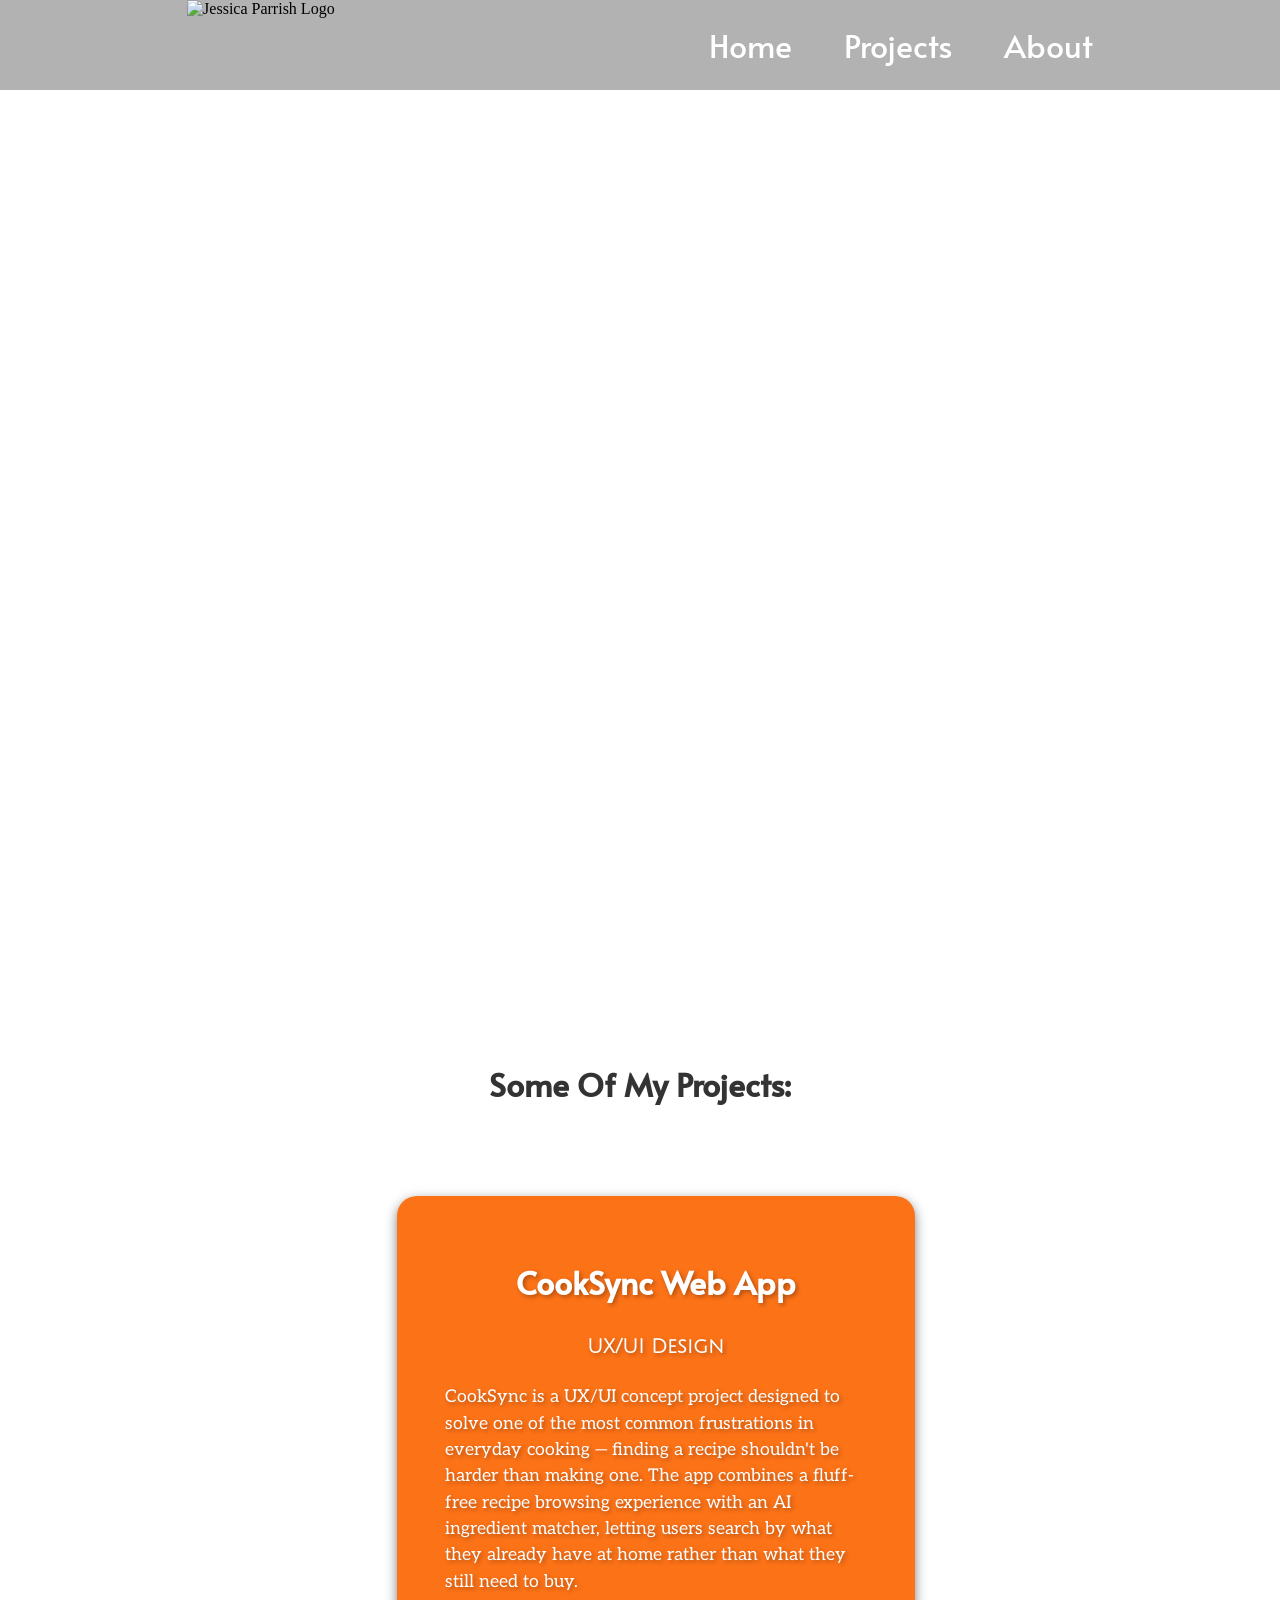
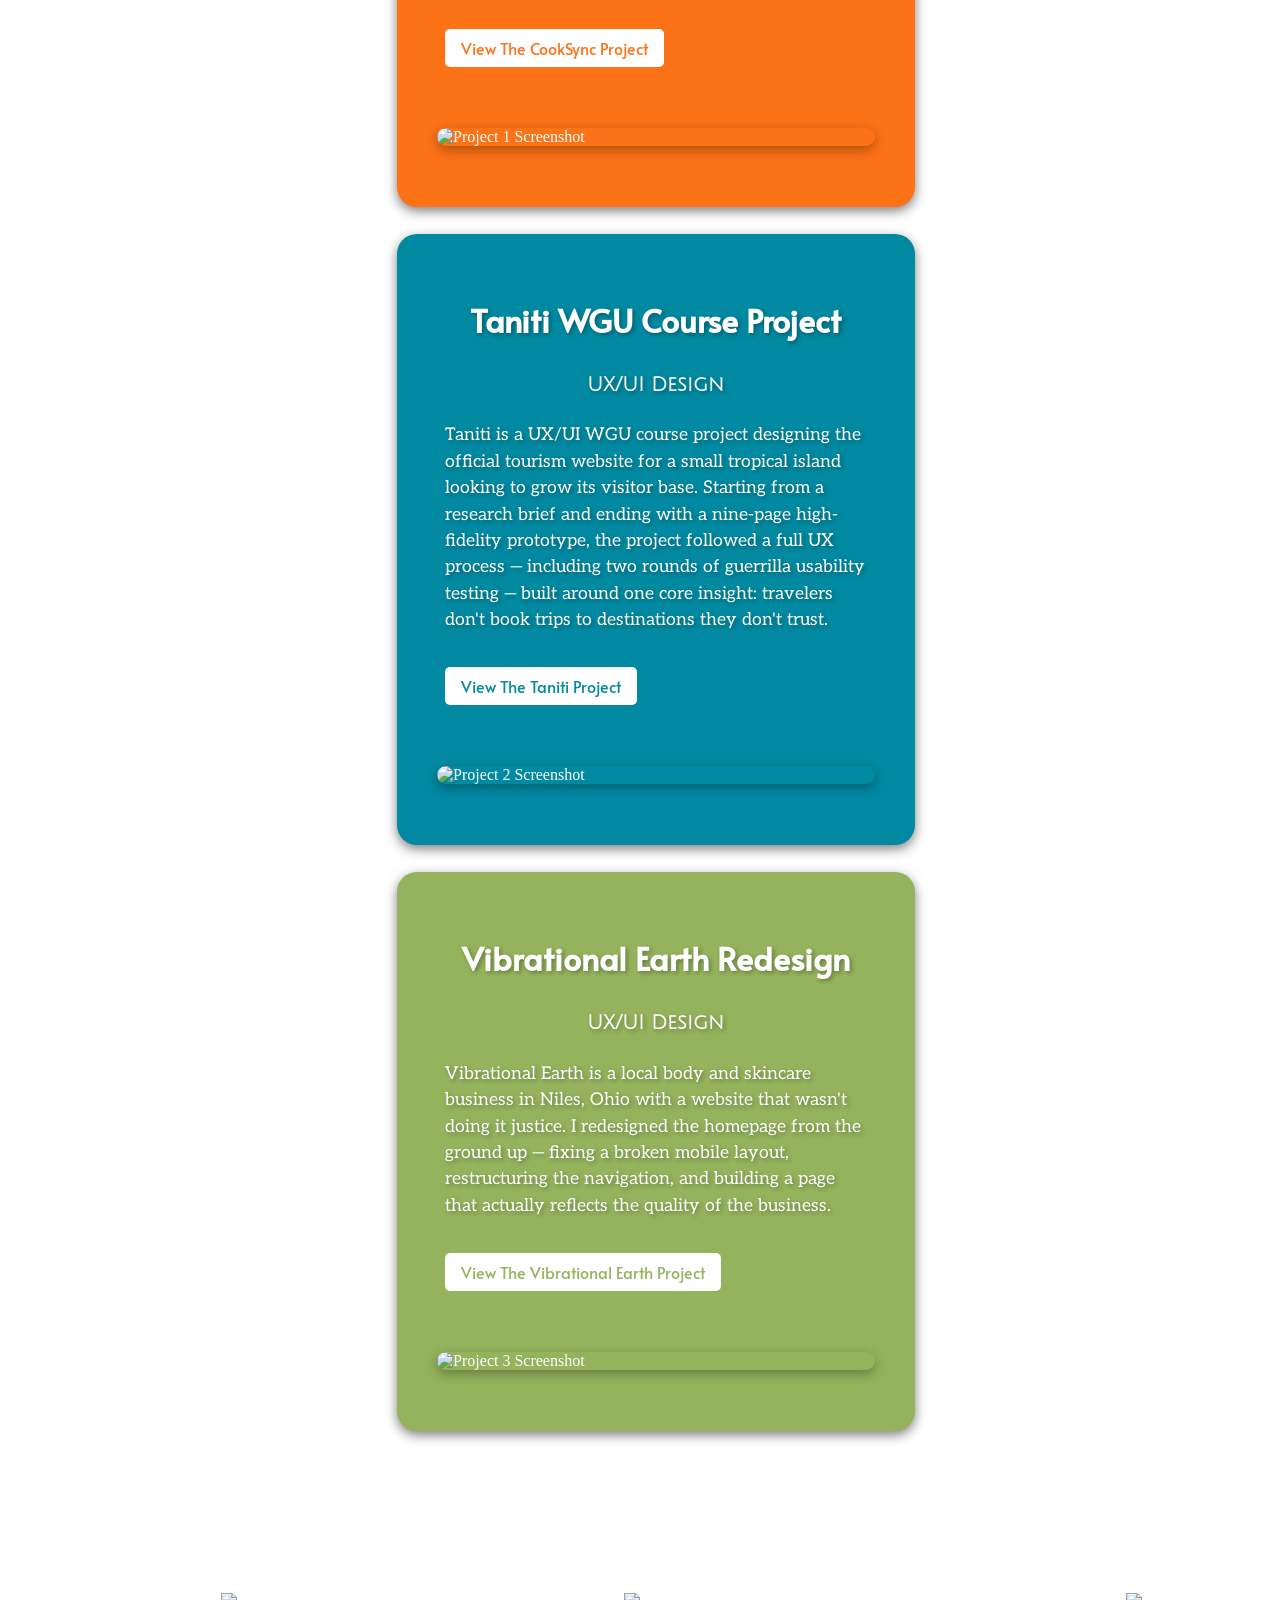
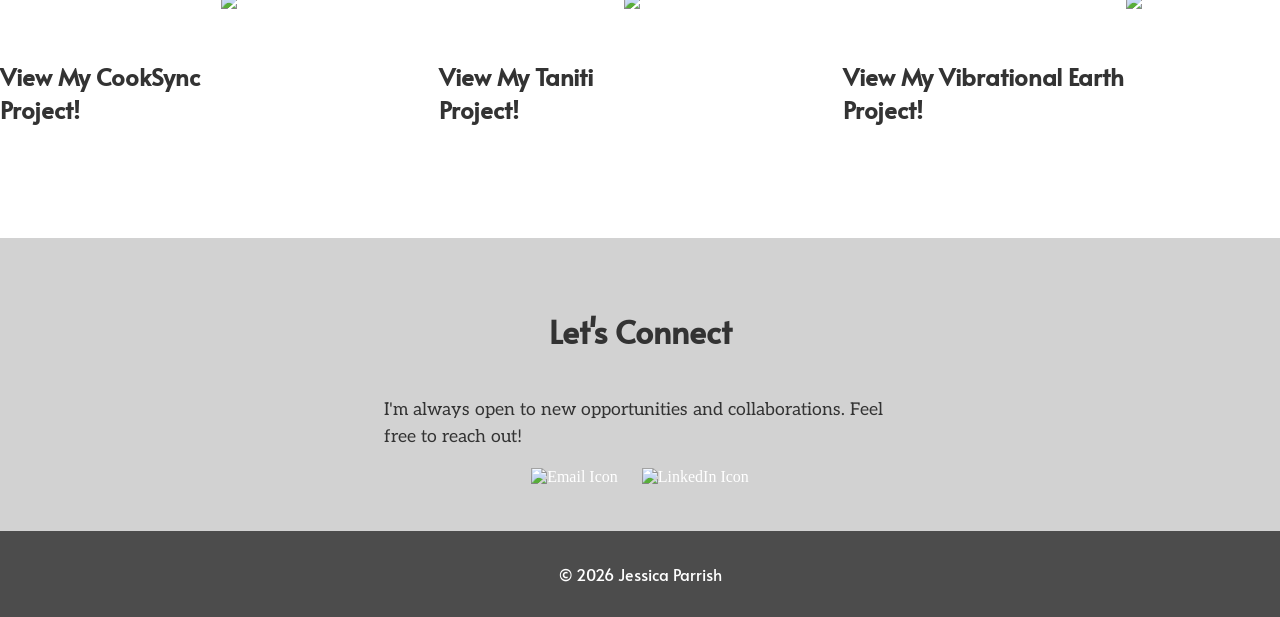
==== index.html @ 2abf6c98 "Add files via upload" ====
<!DOCTYPE html>
<html lang="en">
<head>
    <meta charset="UTF-8">
    <meta name="viewport" content="width=device-width, initial-scale=1.0">
    <title>Home | Jessica Parrish</title>
    <link rel="icon" type="image/png" href="images/logo5.png">
    <link rel="stylesheet" href="styles.css">
    <link href="https://fonts.googleapis.com/css2?family=Alata&display=swap" rel="stylesheet">
    <link href="https://fonts.googleapis.com/css2?family=Julius+Sans+One&display=swap" rel="stylesheet">
    <link href="https://fonts.googleapis.com/css2?family=Aleo&display=swap" rel="stylesheet">
</head>
<body>
    <script src="script.js" defer></script>
    <header class="topNav">
        <img class="logo" src="images/logo5.png" alt="Jessica Parrish Logo">
        <nav class="navMenu">
            <a href="index.html">Home</a>
                <li class="dropdown">
                    <a href="#" class="dropbtn">Projects</a>
                    <ul class="dropdown-content">
                        <li><a href="cooksync.html">CookSync</a></li>
                        <li><a href="taniti.html">Taniti</a></li>
                        <li><a href="vib.html">Vibrational Earth</a></li>
                    </ul>
                    </li>
            <a href="about.html">About</a>
        </nav>
        <button class="hamburger" aria-label="Toggle menu" aria-expanded="false">
            <span class="bar"></span>
            <span class="bar"></span>
            <span class="bar"></span>
        </button>
    </header>
    <div class="heroImage">
        <h1 class="heroHeading">Hi, I'm Jessica Parrish.</h1>
        <p class="heroText">UX/UI Designer Creating Better Experiences, While Building and Bringing Ideas to Life!</p>
    </div>
    <div class="projectSection">
        <h2 class="sectionHeading">Some Of My Projects:</h2>
        <div class="projectGrid">
            <div class="projectCard1">
                <div class="titles">
                    <h3 class="projectTitle">CookSync Web App</h3>
                    <h4 class="projectSubheading">UX/UI Design</h4>
                    <p class="projectDescription">CookSync is a UX/UI concept project designed to solve one of the most common frustrations in everyday cooking — finding a recipe shouldn't be harder than making one. The app combines a fluff-free recipe browsing experience with an AI ingredient matcher, letting users search by what they already have at home rather than what they still need to buy.</p>
                    <button class="projectButton1">View The CookSync Project</button>
                </div>
                <img src="images/project1.png" alt="Project 1 Screenshot" class="projectImage">
            </div>
            <div class="projectCard2">
                <div class="titles">
                    <h3 class="projectTitle">Taniti WGU Course Project</h3>
                    <h4 class="projectSubheading">UX/UI Design</h4>
                    <p class="projectDescription">Taniti is a UX/UI WGU course project designing the official tourism website for a small tropical island looking to grow its visitor base. Starting from a research brief and ending with a nine-page high-fidelity prototype, the project followed a full UX process — including two rounds of guerrilla usability testing — built around one core insight: travelers don't book trips to destinations they don't trust.</p>
                    <button class="projectButton2">View The Taniti Project</button>
                </div>
                <img src="images/project2.png" alt="Project 2 Screenshot" class="projectImage">
            </div>
            <div class="projectCard3">
                <div class="titles">
                    <h3 class="projectTitle">Vibrational Earth Redesign</h3>
                    <h4 class="projectSubheading">UX/UI Design</h4>
                    <p class="projectDescription">Vibrational Earth is a local body and skincare business in Niles, Ohio with a website that wasn't doing it justice. I redesigned the homepage from the ground up — fixing a broken mobile layout, restructuring the navigation, and building a page that actually reflects the quality of the business.</p>
                    <button class="projectButton3">View The Vibrational Earth Project</button>
                </div>
                <img src="images/project3.png" alt="Project 3 Screenshot" class="projectImage">
            </div>
        </div>
    </div>
      <div class="arrowSection">
            <a href="cooksync.html" class="arrows">
               <h2 class="arrowHeading">View My CookSync Project!</h2>
               <img class="orangeArrow" src="images/orangeArrow.png" alt="CookSync Arrow Icon">
            </a> 
            <a href="taniti.html" class="arrows">  
               <h2 class="arrowHeading">View My Taniti Project!</h2>
               <img class="orangeArrow" src="images/blueArrow.png" alt="Taniti Arrow Icon">
            </a>
            <a href="vib.html" class="arrows">
               <h2 class="arrowHeading">View My Vibrational Earth Project!</h2>
               <img class="orangeArrow" src="images/greenArrow.png" alt="Vibrational Earth Arrow Icon">
            </a>
      </div> 
    <div class="contactArea">
        <h2 class="contactHeading">Let's Connect</h2>
        <p class="contactText">I'm always open to new opportunities and collaborations. Feel free to reach out!</p>
        <div class="contactButtons">
            <a href="https://mail.google.com/mail/?view=cm&to=jlynparrish@gmail.com" target="_blank" rel="noopener noreferrer">
                <img class="contactImg" src="images/gmail.png" alt="Email Icon">
            </a>
            <a href="https://www.linkedin.com/in/jessica-parrish-7981b0353" target="_blank" rel="noopener noreferrer">
                <img class="contactImg" src="images/linkedin.png" alt="LinkedIn Icon" class="contactIcon">   
            </a>
        </div>    
    </div>    
    <footer class="footer">
        <p>&copy; 2026 Jessica Parrish</p>
    </footer>
</body>
</html>
---- styles.css ----
body {
    margin: 0;
    padding: 0;
}
.topNav {
    display: flex;
    justify-content: space-around;
    position: relative;
    height: 10vh;
    width: 100%;
    background-color: rgba(0, 0, 0, 0.3);
    margin: 0;
}
.logo {
    display: inline-block;
}
.navMenu {
    display: inline-block;
    font-family: 'Alata', sans-serif;
    font-size: clamp(1rem, 2.5vw, 2rem);
    display: flex;
    justify-content: space-between;
    align-items: center;
    width: clamp(15vw, 30vw, 50vw);
}

.dropdown-content {
  display: none;
  position: absolute;
  background-color: #ffffff;
  box-shadow: 0px 8px 16px rgba(0, 0, 0, 0.2);
  z-index: 10;
  top: 90%;
  left: 0;
  list-style: none;
  padding: 0 10px;
  margin-top: 0vh;
  width: 15vw;
}

/* Position the dropdown menu correctly */
.dropdown {
  position: relative;
  display: inline-block;
}

/* Show the dropdown menu on hover */
.dropdown:hover .dropdown-content {
  display: block;
}


.dropdown-content li a {
  color: #333;
  padding: 12px 16px;
  text-decoration: none;
  display: block;
}

.dropdown-content li a:hover {
  background-color: #f1f1f1;
}

.hamburger {
  display: none;
  flex-direction: column;
  gap: 5px;
  background: none;
  border: none;
  cursor: pointer;
}

.hamburger span {
  display: block;
  width: 25px;
  height: 3px;
  background: white;
  transition: transform 0.3s, opacity 0.3s;
}

a {
    text-decoration: none;
    color: white;
}
a:visited {
    color: white;
}

.heroImage {
    height: 100vh;
    width: 100%;
    background: linear-gradient(135deg, rgb(218, 146, 247), rgb(140, 157, 250));
    background-image: url('images/background.png');
    position: relative;
    top: -10vh; 
    left: 0;
    margin: 0;
    z-index: -1;
}

.heroHeading {
    position: absolute;
    top: 40%;
    left: 39%;
    transform: translate(-50%, -50%);
    color: white;
    font-size: 3em;
}

.heroText {
    position: absolute;
    top: 50%;
    left: 51%;
    transform: translate(-50%, -50%);
    color: white;
    font-size: 2em;
}

.projectSection {
    display: flex;
    flex-direction: column;
    align-items: center;
    padding: 5vh 0;
    margin-bottom: 5vh;
}

.sectionHeading {
    font-family: 'Alata', sans-serif;
    font-size: 2em;
    color: #333;   
    margin-bottom: 10vh;
}

.projectCard1 {
    width: 100%;
    max-width: 800px;
    background-color: #FC7217;
    border-radius: 20px;
    padding: 1rem;
    margin-bottom: 3vh;
    box-shadow: 0 4px 12px rgba(0,0,0,0.5);
    color: white;
    display: flex;
    flex-direction: column;
    align-items: center;
}

.projectImage {
    max-width: 700px;
    width: 90%;        
    height: auto;
    display: block;
    margin: 5vh auto;
    border-radius: 20px;
    box-shadow: 0 4px 12px rgba(0,0,0,0.3);
}

.titles {
    padding: 1rem;
    border-radius: 20px;
    width: 33vw;
    text-shadow: 2px 2px 4px rgba(0,0,0,0.3);
}

.projectTitle {
    font-family: 'Alata', sans-serif;
    font-size: 2em;
    text-align: center;
}

.projectSubheading {
    font-family: 'Julius Sans One', sans-serif;
    font-size: 1.25em;
    text-align: center;
}

.projectDescription {
    font-family: 'Aleo', sans-serif;
    font-size: 1.1em;
    line-height: 1.5;
}

.projectButton1 {
    margin-top: 1rem;
    padding: 0.5rem 1rem;
    background-color: white;
    color: #FC7217;
    justify-content: left;
    border: none;
    border-radius: 5px;
    cursor: pointer;
    font-family: 'Alata', sans-serif;
    font-size: 1em;
}

.projectButton2 {
    margin-top: 1rem;
    padding: 0.5rem 1rem;
    background-color: white;
    color: #0089A1;
    justify-content: left;
    border: none;
    border-radius: 5px;
    cursor: pointer;
    font-family: 'Alata', sans-serif;
    font-size: 1em;
}

.projectButton3 {
    margin-top: 1rem;
    padding: 0.5rem 1rem;
    background-color: white;
    color: #94B35C;
    justify-content: left;
    border: none;
    border-radius: 5px;
    cursor: pointer;
    font-family: 'Alata', sans-serif;
    font-size: 1em;
}

.projectCard2 {
    width: 100%;
    max-width: 800px;
    background-color: #0089A1;
    border-radius: 20px;
    padding: 1rem;
    margin-bottom: 3vh;
    box-shadow: 0 4px 12px rgba(0,0,0,0.5);
    color: white;
    display: flex;
    flex-direction: column;
    align-items: center;
}

.projectCard3 {
    width: 100%;
    max-width: 800px;
    background-color: #94B35C;
    border-radius: 20px;
    padding: 1rem;
    margin-bottom: 3vh;
    box-shadow: 0 4px 12px rgba(0,0,0,0.5);
    color: white;
    display: flex;
    flex-direction: column;
    align-items: center;
}

.arrowSection {
    display: flex;
    flex-direction: row;
    align-items: center;
    justify-content: center;
    padding: 5vh 0;
    gap: 5vw;
}

.arrowHeading {
    font-family: 'Alata', sans-serif;
    font-size: 1.5em;
    color: #333;   
}

.orangeArrow {
    width: 200px;
    height: 200px;
  
}

.arrows {
    display: flex;
    flex-direction: row;
    align-items: center;
    justify-content: center;
}

.contactHeading {
    font-family: 'Alata', sans-serif;
    font-size: 2em;
    color: #333;   
}

.contactText {
    font-family: 'Aleo', serif;
    font-size: 1.1em;
    line-height: 1.5;
    color: #333;
    max-width: 40vw;

}

.contactArea {
    display: flex;
    flex-direction: column;
    align-items: center;
    padding: 5vh 0;
    background-color: #ccccccde;
}

.contactImg {
    width: 60px;
    height: 60px;
    margin: 0 10px;
}

.contactButton {
    margin-top: 1rem;
    padding: 1rem 1rem .5rem 1rem;
    background-color: white;
    justify-content: left;
    border: none;
    border-radius: 5px;
    cursor: pointer;
}

.footer {
    text-align: center;
    padding: 1rem;
    background-color: rgba(0, 0, 0, 0.7);
    color: white;
    font-family: 'Alata', sans-serif;
}

.hamburger.open span:nth-child(1) { transform: translateY(8px) rotate(45deg); }
.hamburger.open span:nth-child(2) { opacity: 0; }
.hamburger.open span:nth-child(3) { transform: translateY(-8px) rotate(-45deg); }

/* Mobile styles */
@media (max-width: 768px) {

    .topNav {
        justify-content: space-between;
    }    
    .hamburger { 
        display: flex;
        margin-top: 3vh; 
        margin-right: 2vw;
    }

    .navMenu{
        display: none;
        position: absolute;
        flex-direction: column;
        margin-top: 5vh;
        padding: 1rem;
        box-shadow: 0 4px 12px rgba(0,0,0,0.1);
    }

    .navMenu.open { 
        display: flex;
        position: absolute;
        top: 5vh;
        right: 0;
        background-color: rgba(255, 255, 255, 0.5);
        border-radius: 5%;
        flex-direction: column;
        padding: 1rem;
        box-shadow: 0 4px 12px rgba(0,0,0,0.1);
        line-height: 2;
    }

    .navMenu a {
        color: #5b2d8e;
    }
}
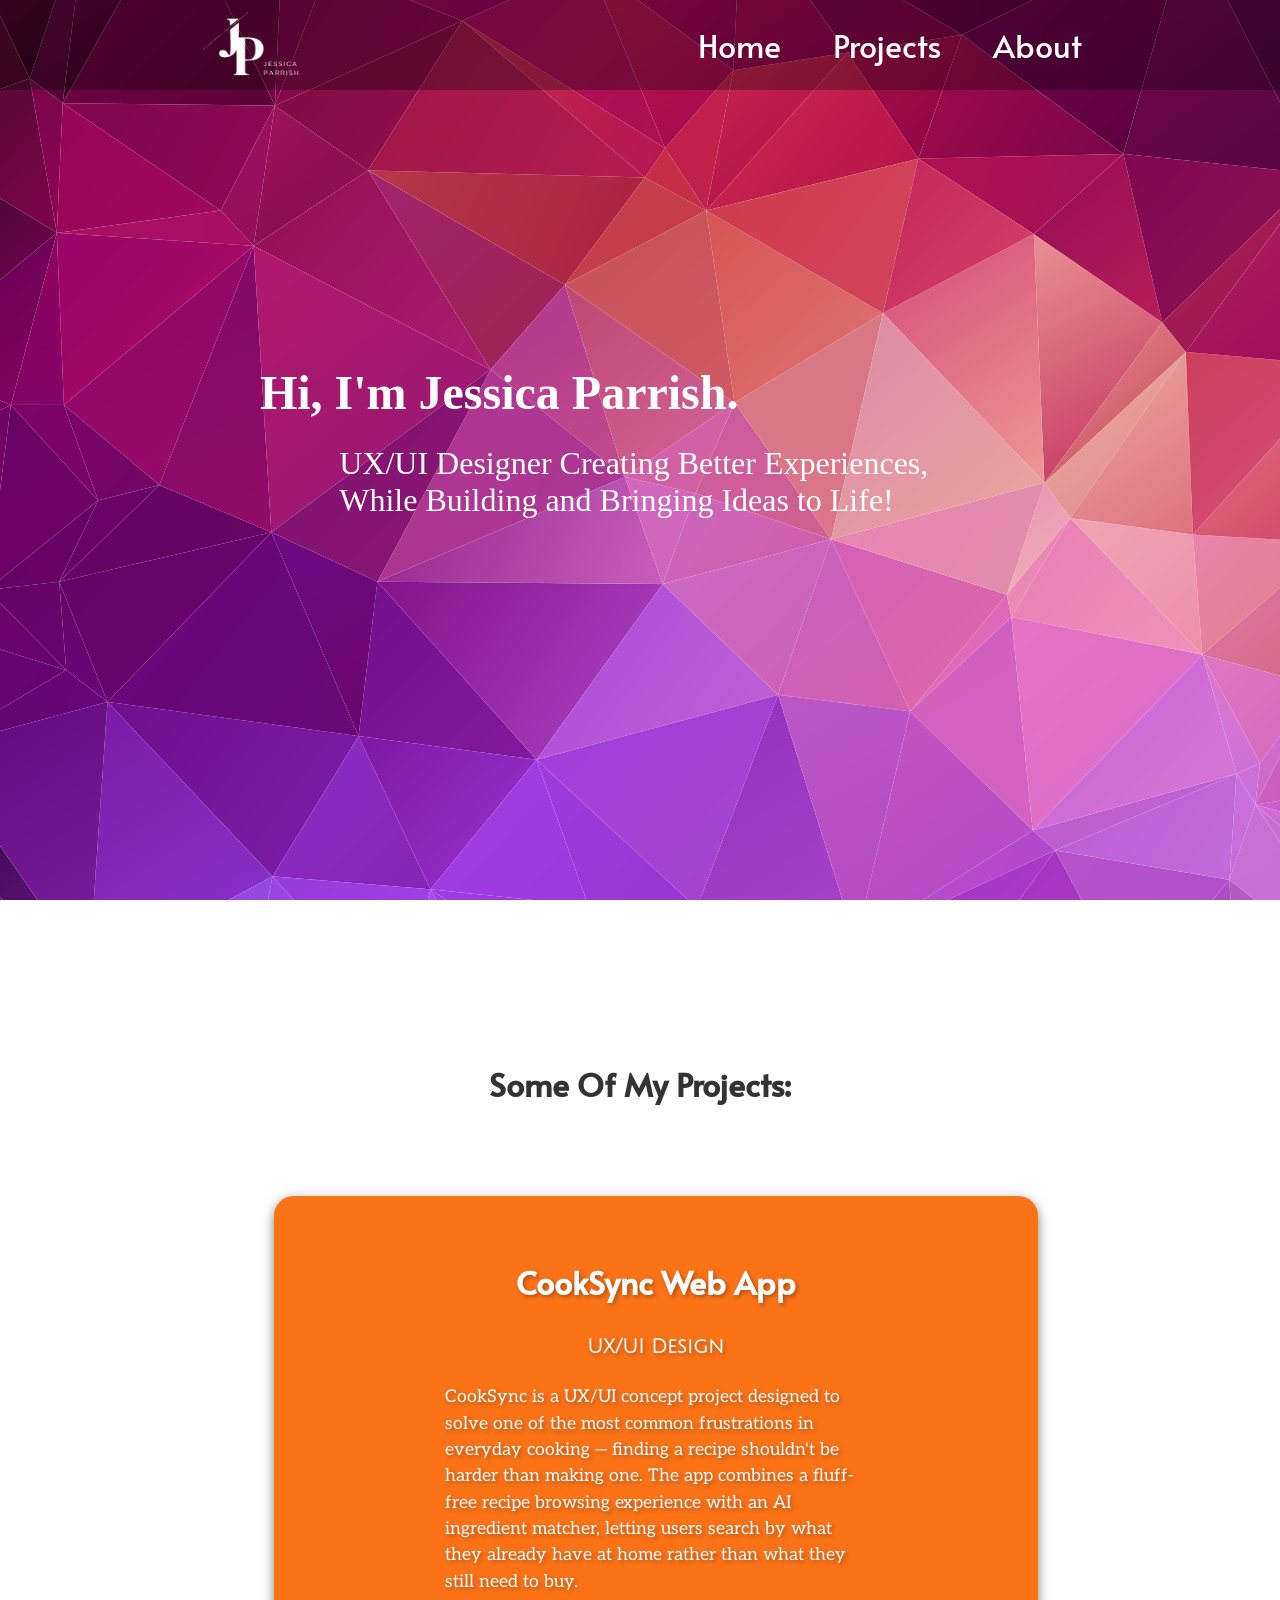
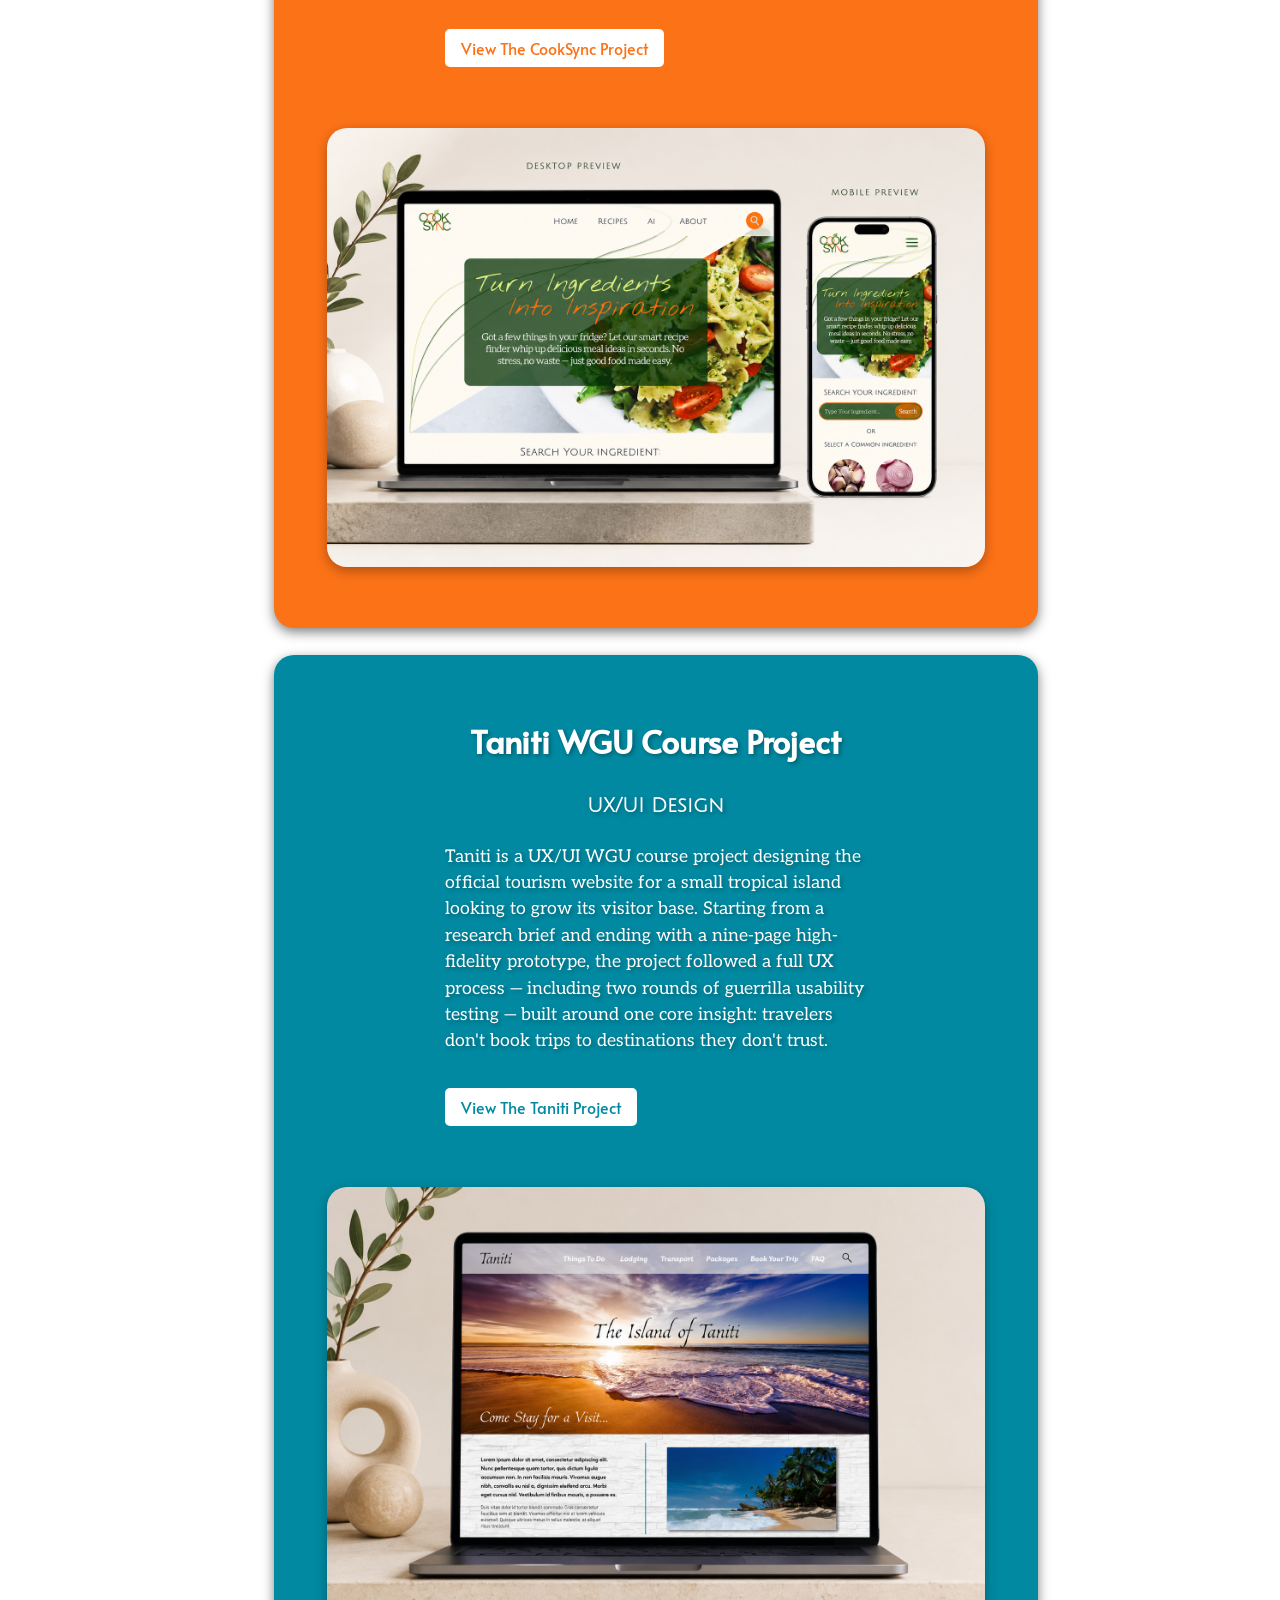
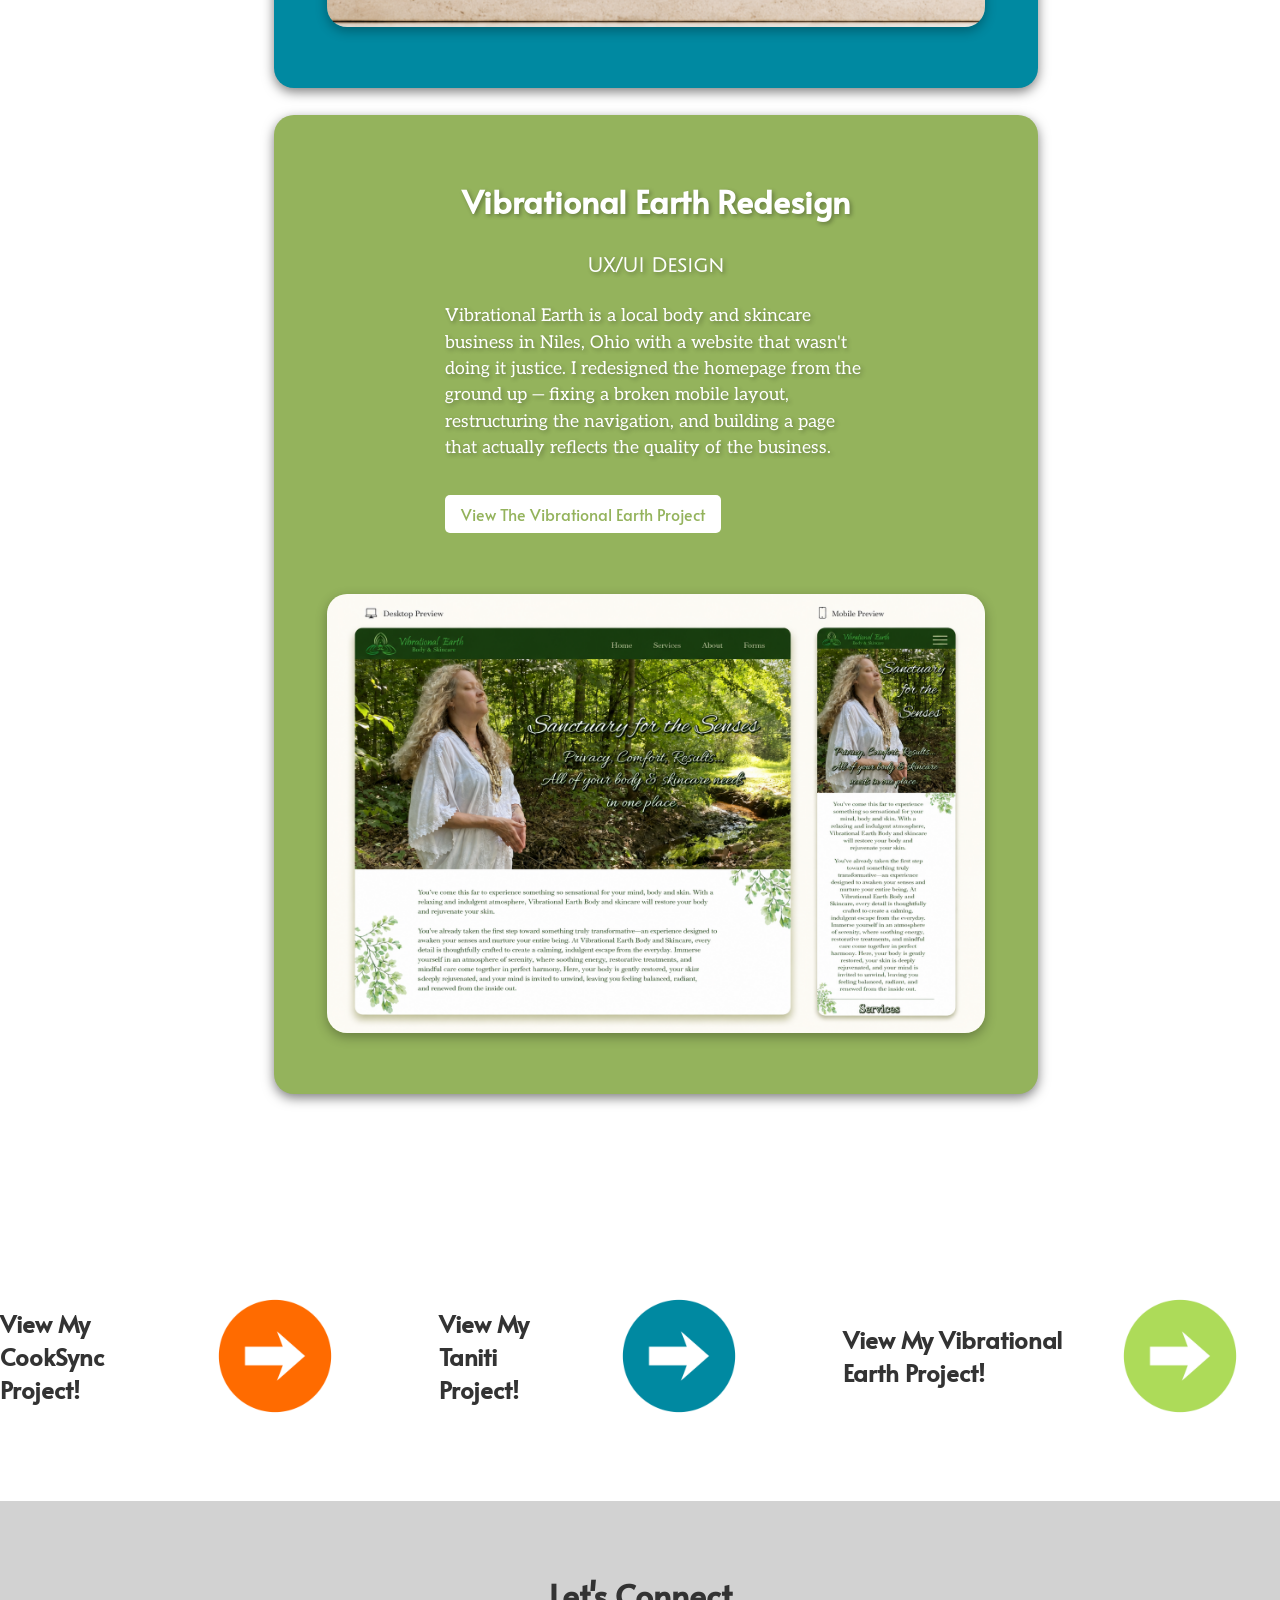
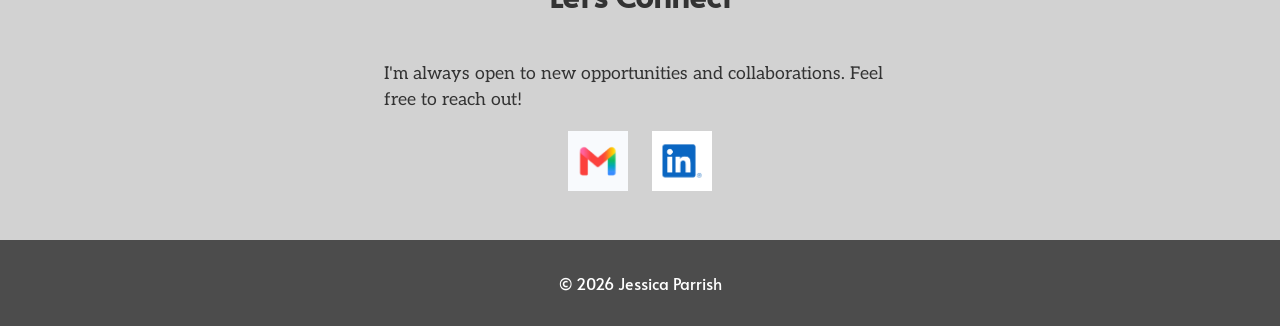
==== commit 10718aa2: "Update index.html Added Missing Links" ====
--- a/index.html
+++ b/index.html
@@ -36,7 +36,7 @@
         <h1 class="heroHeading">Hi, I'm Jessica Parrish.</h1>
         <p class="heroText">UX/UI Designer Creating Better Experiences, While Building and Bringing Ideas to Life!</p>
     </div>
-    <div class="projectSection">
+        <div class="projectSection">
         <h2 class="sectionHeading">Some Of My Projects:</h2>
         <div class="projectGrid">
             <div class="projectCard1">
@@ -44,7 +44,7 @@
                     <h3 class="projectTitle">CookSync Web App</h3>
                     <h4 class="projectSubheading">UX/UI Design</h4>
                     <p class="projectDescription">CookSync is a UX/UI concept project designed to solve one of the most common frustrations in everyday cooking — finding a recipe shouldn't be harder than making one. The app combines a fluff-free recipe browsing experience with an AI ingredient matcher, letting users search by what they already have at home rather than what they still need to buy.</p>
-                    <button class="projectButton1">View The CookSync Project</button>
+                    <a href="cooksync.html"><button class="projectButton1">View The CookSync Project</button></a>
                 </div>
                 <img src="images/project1.png" alt="Project 1 Screenshot" class="projectImage">
             </div>
@@ -53,7 +53,7 @@
                     <h3 class="projectTitle">Taniti WGU Course Project</h3>
                     <h4 class="projectSubheading">UX/UI Design</h4>
                     <p class="projectDescription">Taniti is a UX/UI WGU course project designing the official tourism website for a small tropical island looking to grow its visitor base. Starting from a research brief and ending with a nine-page high-fidelity prototype, the project followed a full UX process — including two rounds of guerrilla usability testing — built around one core insight: travelers don't book trips to destinations they don't trust.</p>
-                    <button class="projectButton2">View The Taniti Project</button>
+                    <a href="taniti.html"><button class="projectButton2">View The Taniti Project</button></a>
                 </div>
                 <img src="images/project2.png" alt="Project 2 Screenshot" class="projectImage">
             </div>
@@ -62,7 +62,7 @@
                     <h3 class="projectTitle">Vibrational Earth Redesign</h3>
                     <h4 class="projectSubheading">UX/UI Design</h4>
                     <p class="projectDescription">Vibrational Earth is a local body and skincare business in Niles, Ohio with a website that wasn't doing it justice. I redesigned the homepage from the ground up — fixing a broken mobile layout, restructuring the navigation, and building a page that actually reflects the quality of the business.</p>
-                    <button class="projectButton3">View The Vibrational Earth Project</button>
+                    <a href="vib.html"><button class="projectButton3">View The Vibrational Earth Project</button></a>
                 </div>
                 <img src="images/project3.png" alt="Project 3 Screenshot" class="projectImage">
             </div>
@@ -98,4 +98,4 @@
         <p>&copy; 2026 Jessica Parrish</p>
     </footer>
 </body>
-</html>+</html>
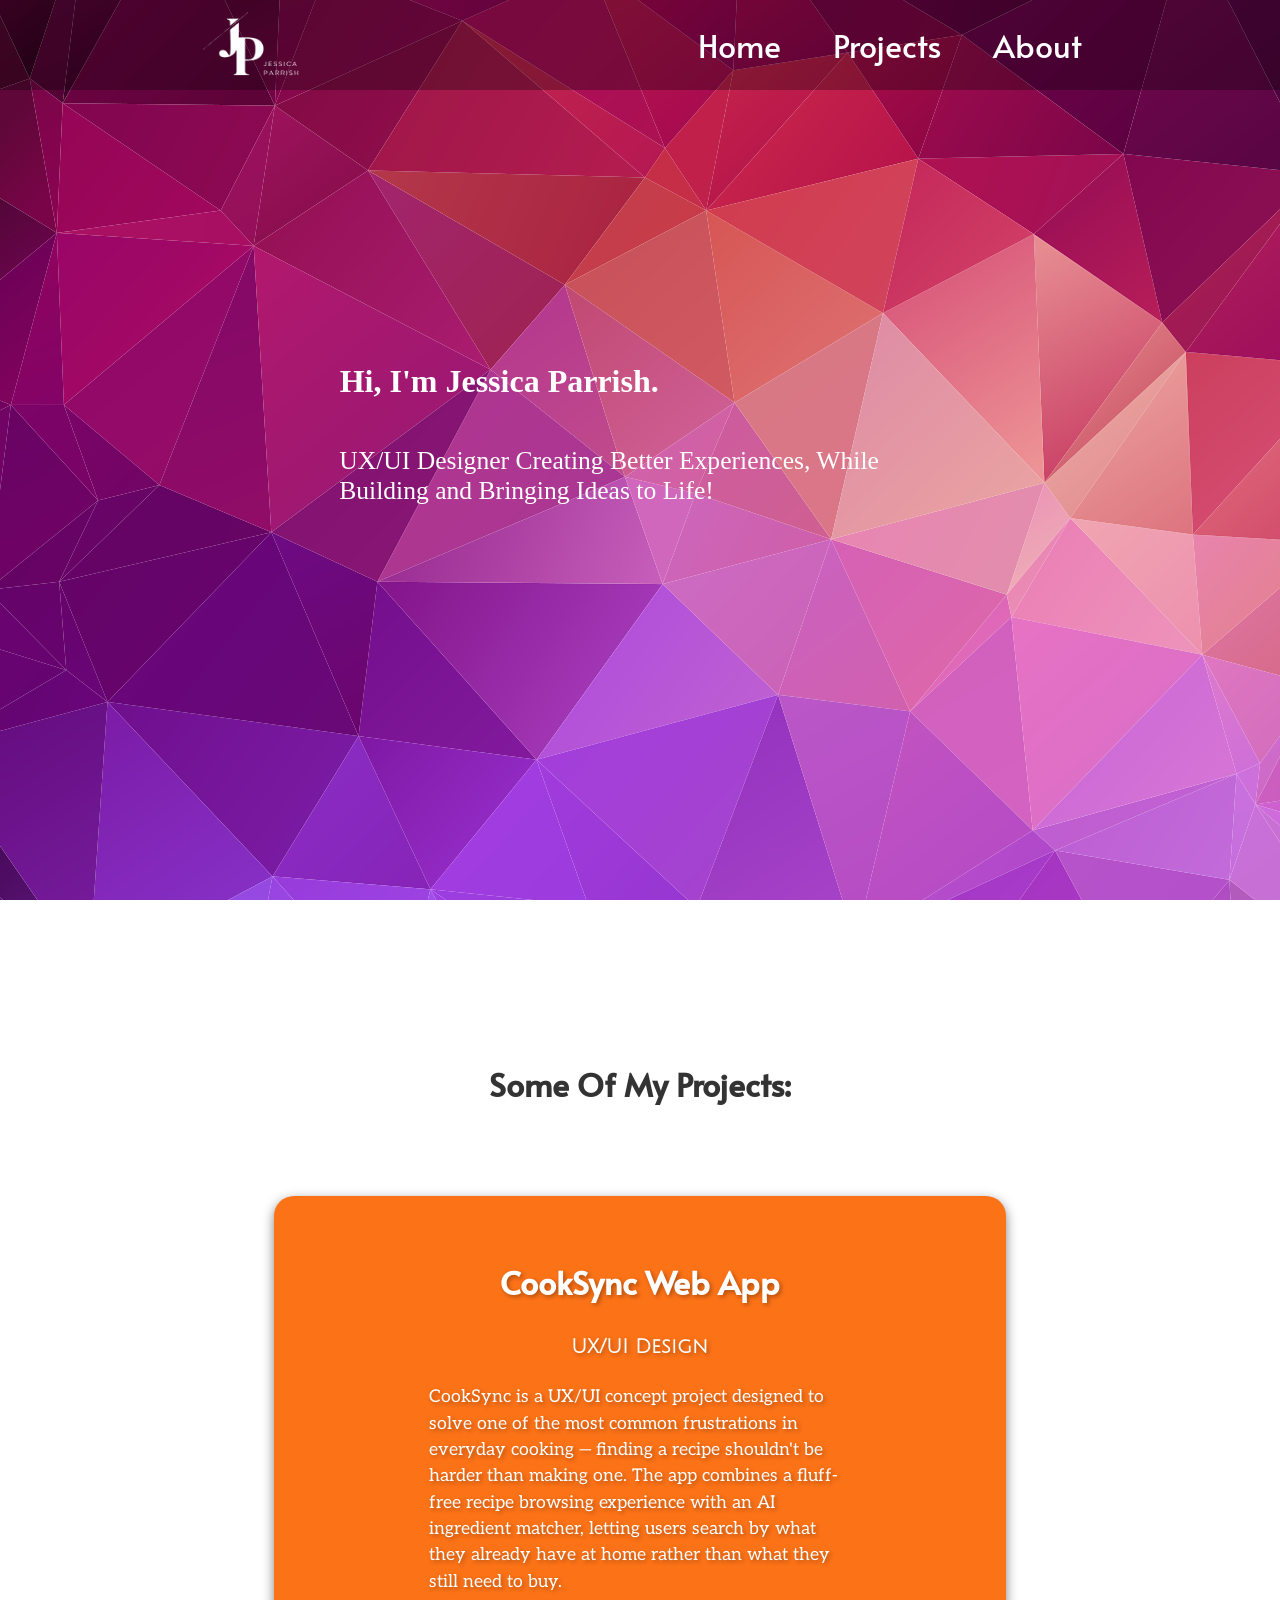
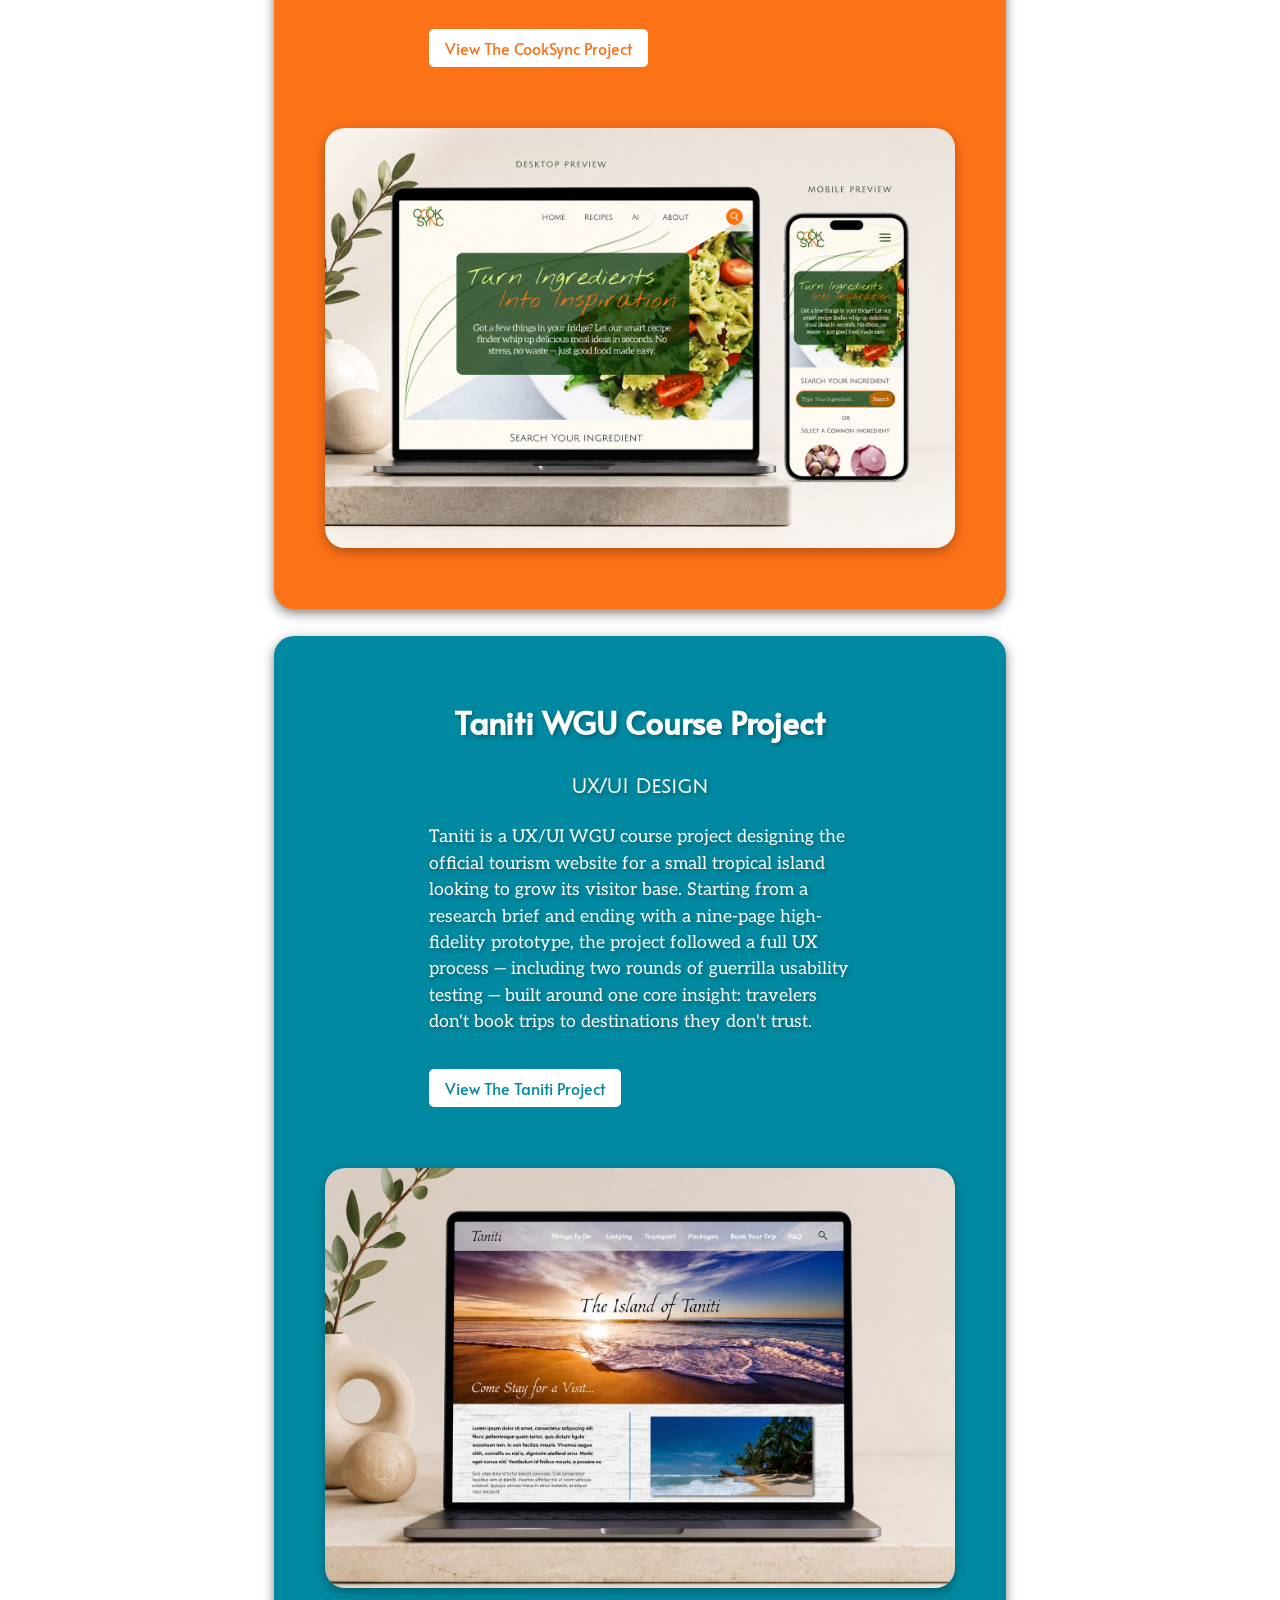
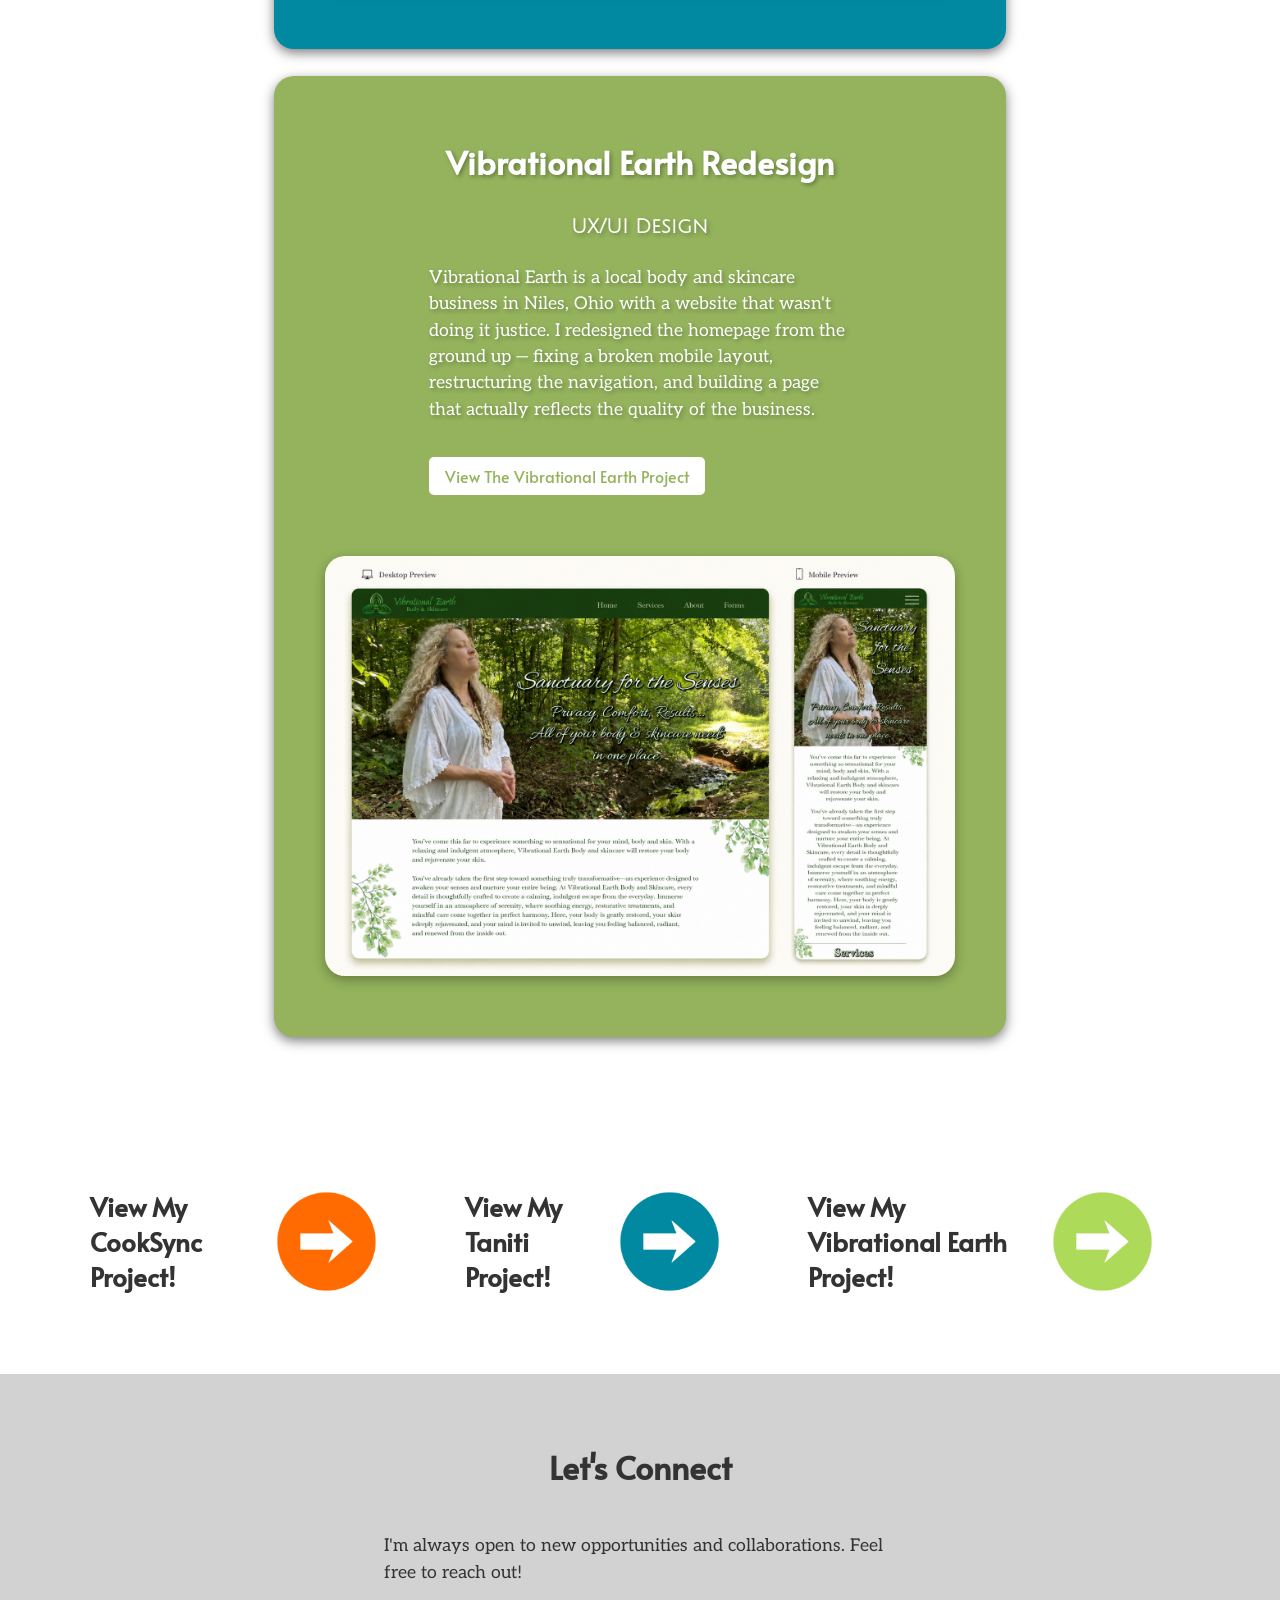
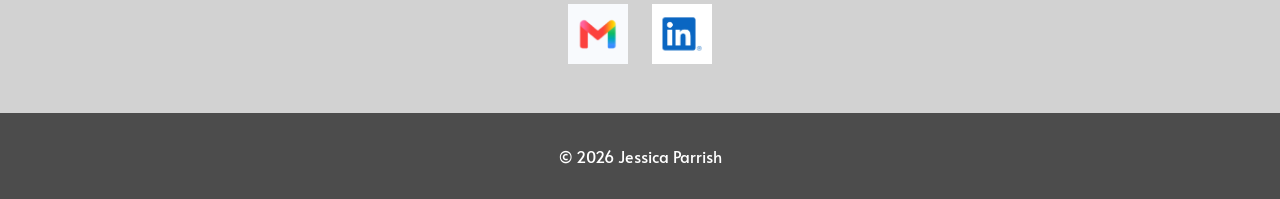
==== commit 4f09f3b3: "Update index.html" ====
--- a/index.html
+++ b/index.html
@@ -4,7 +4,7 @@
     <meta charset="UTF-8">
     <meta name="viewport" content="width=device-width, initial-scale=1.0">
     <title>Home | Jessica Parrish</title>
-    <link rel="icon" type="image/png" href="images/logo5.png">
+    <link rel="icon" type="image/png" href="images/logo3.png">
     <link rel="stylesheet" href="styles.css">
     <link href="https://fonts.googleapis.com/css2?family=Alata&display=swap" rel="stylesheet">
     <link href="https://fonts.googleapis.com/css2?family=Julius+Sans+One&display=swap" rel="stylesheet">
@@ -36,7 +36,7 @@
         <h1 class="heroHeading">Hi, I'm Jessica Parrish.</h1>
         <p class="heroText">UX/UI Designer Creating Better Experiences, While Building and Bringing Ideas to Life!</p>
     </div>
-        <div class="projectSection">
+    <div class="projectSection">
         <h2 class="sectionHeading">Some Of My Projects:</h2>
         <div class="projectGrid">
             <div class="projectCard1">
--- a/styles.css
+++ b/styles.css
@@ -19,6 +19,7 @@
     font-family: 'Alata', sans-serif;
     font-size: clamp(1rem, 2.5vw, 2rem);
     display: flex;
+    color: #5b2d8e;
     justify-content: space-between;
     align-items: center;
     width: clamp(15vw, 30vw, 50vw);
@@ -51,14 +52,10 @@
 
 
 .dropdown-content li a {
-  color: #333;
+  color: #5b2d8e;
   padding: 12px 16px;
   text-decoration: none;
   display: block;
-}
-
-.dropdown-content li a:hover {
-  background-color: #f1f1f1;
 }
 
 .hamburger {
@@ -104,7 +101,7 @@
     left: 39%;
     transform: translate(-50%, -50%);
     color: white;
-    font-size: 3em;
+    font-size: clamp(2em, 2.5vw, 3em);
 }
 
 .heroText {
@@ -113,7 +110,8 @@
     left: 51%;
     transform: translate(-50%, -50%);
     color: white;
-    font-size: 2em;
+    font-size: clamp(1.5em, 2vw, 2.5em);
+    width: clamp(70vw, auto, auto);
 }
 
 .projectSection {
@@ -132,8 +130,6 @@
 }
 
 .projectCard1 {
-    width: 100%;
-    max-width: 800px;
     background-color: #FC7217;
     border-radius: 20px;
     padding: 1rem;
@@ -220,8 +216,6 @@
 }
 
 .projectCard2 {
-    width: 100%;
-    max-width: 800px;
     background-color: #0089A1;
     border-radius: 20px;
     padding: 1rem;
@@ -234,8 +228,6 @@
 }
 
 .projectCard3 {
-    width: 100%;
-    max-width: 800px;
     background-color: #94B35C;
     border-radius: 20px;
     padding: 1rem;
@@ -252,19 +244,20 @@
     flex-direction: row;
     align-items: center;
     justify-content: center;
-    padding: 5vh 0;
-    gap: 5vw;
+    margin-left: 5vw;
+    margin-right: 5vw;
+    margin-bottom: 5vh;
 }
 
 .arrowHeading {
     font-family: 'Alata', sans-serif;
-    font-size: 1.5em;
-    color: #333;   
+    font-size: clamp(1.25em, 2vw, 2.5em);
+    color: #333;
 }
 
 .orangeArrow {
-    width: 200px;
-    height: 200px;
+    width: 175px;
+    height: 175px;
   
 }
 
@@ -273,6 +266,8 @@
     flex-direction: row;
     align-items: center;
     justify-content: center;
+    padding-left: 2vw;
+    padding-right: 2vw;
 }
 
 .contactHeading {
@@ -353,14 +348,148 @@
         top: 5vh;
         right: 0;
         background-color: rgba(255, 255, 255, 0.5);
-        border-radius: 5%;
+        border-radius: 20px;
         flex-direction: column;
         padding: 1rem;
         box-shadow: 0 4px 12px rgba(0,0,0,0.1);
-        line-height: 2;
+        line-height: 4;
     }
 
     .navMenu a {
         color: #5b2d8e;
     }
-}+
+    .navMenu a:hover {
+        color: #9800ac;
+    }
+
+    .dropdown-content {
+        border-radius: 20px;
+        top: 90%;
+        left: -20vw;
+        width: 38vw;
+        font-size: clamp(1.25em, 1.75vw, 2em);
+    }
+
+    .heroHeading {
+        color: white;
+        width: 70vw;
+        top: 35%;
+        left: 50%;
+    }
+
+    .heroText {
+        color: white;
+        width: 70vw;
+    }
+
+    .sectionHeading {
+        margin-top: -5vh;
+    }
+
+    .projectSection {
+        display: flex;
+        flex-direction: column;
+        align-items: center;
+        justify-content: center;
+        margin-bottom: 2vh;
+    }
+
+    .titles {
+        width: auto;
+    }
+
+    .projectCard1 {
+        margin-left: 2vw;
+        margin-right: 2vw;
+    }
+
+    .projectCard2 {
+        margin-left: 2vw;
+        margin-right: 2vw;
+    }
+
+    .projectCard3 {
+        margin-left: 2vw;
+        margin-right: 2vw;
+    }
+
+    .arrowSection {
+        display: flex;
+        flex-direction: column;
+        align-items: center;
+        justify-content: center;
+        padding: 3vh 0;
+        gap: 3vw;
+    }
+
+    .arrowHeading {
+        font-family: 'Alata', sans-serif;
+        color: #333;   
+    }
+
+    .orangeArrow {
+        width: 100px;
+        height: 100px;
+    
+    }
+
+    .arrows {
+        display: flex;
+        flex-direction: row;
+        align-items: center;
+        justify-content: center;
+    }
+
+}
+@media (min-width:768px) and (max-width: 1024px) {
+
+    .heroHeading {
+        color: white;
+        width: 70vw;
+        top: 35%;
+        left: 50%;
+    }
+
+    .heroText {
+        color: white;
+        width: 72vw;
+    }
+
+    .titles {
+        width: 50vw;
+    }
+
+    .sectionHeading {
+        margin-top: -2vh;
+    }
+
+    .arrowSection {
+        display: flex;
+        flex-direction: column;
+        align-items: center;
+        justify-content: center;
+        padding: 3vh 0;
+        gap: 3vw;
+    }
+
+    .arrowHeading {
+        font-family: 'Alata', sans-serif;
+        
+        color: #333;   
+    }
+
+    .orangeArrow {
+        width: 100px;
+        height: 100px;
+    
+    }
+
+    .arrows {
+        display: flex;
+        flex-direction: row;
+        align-items: center;
+        justify-content: center;
+    }
+
+}
